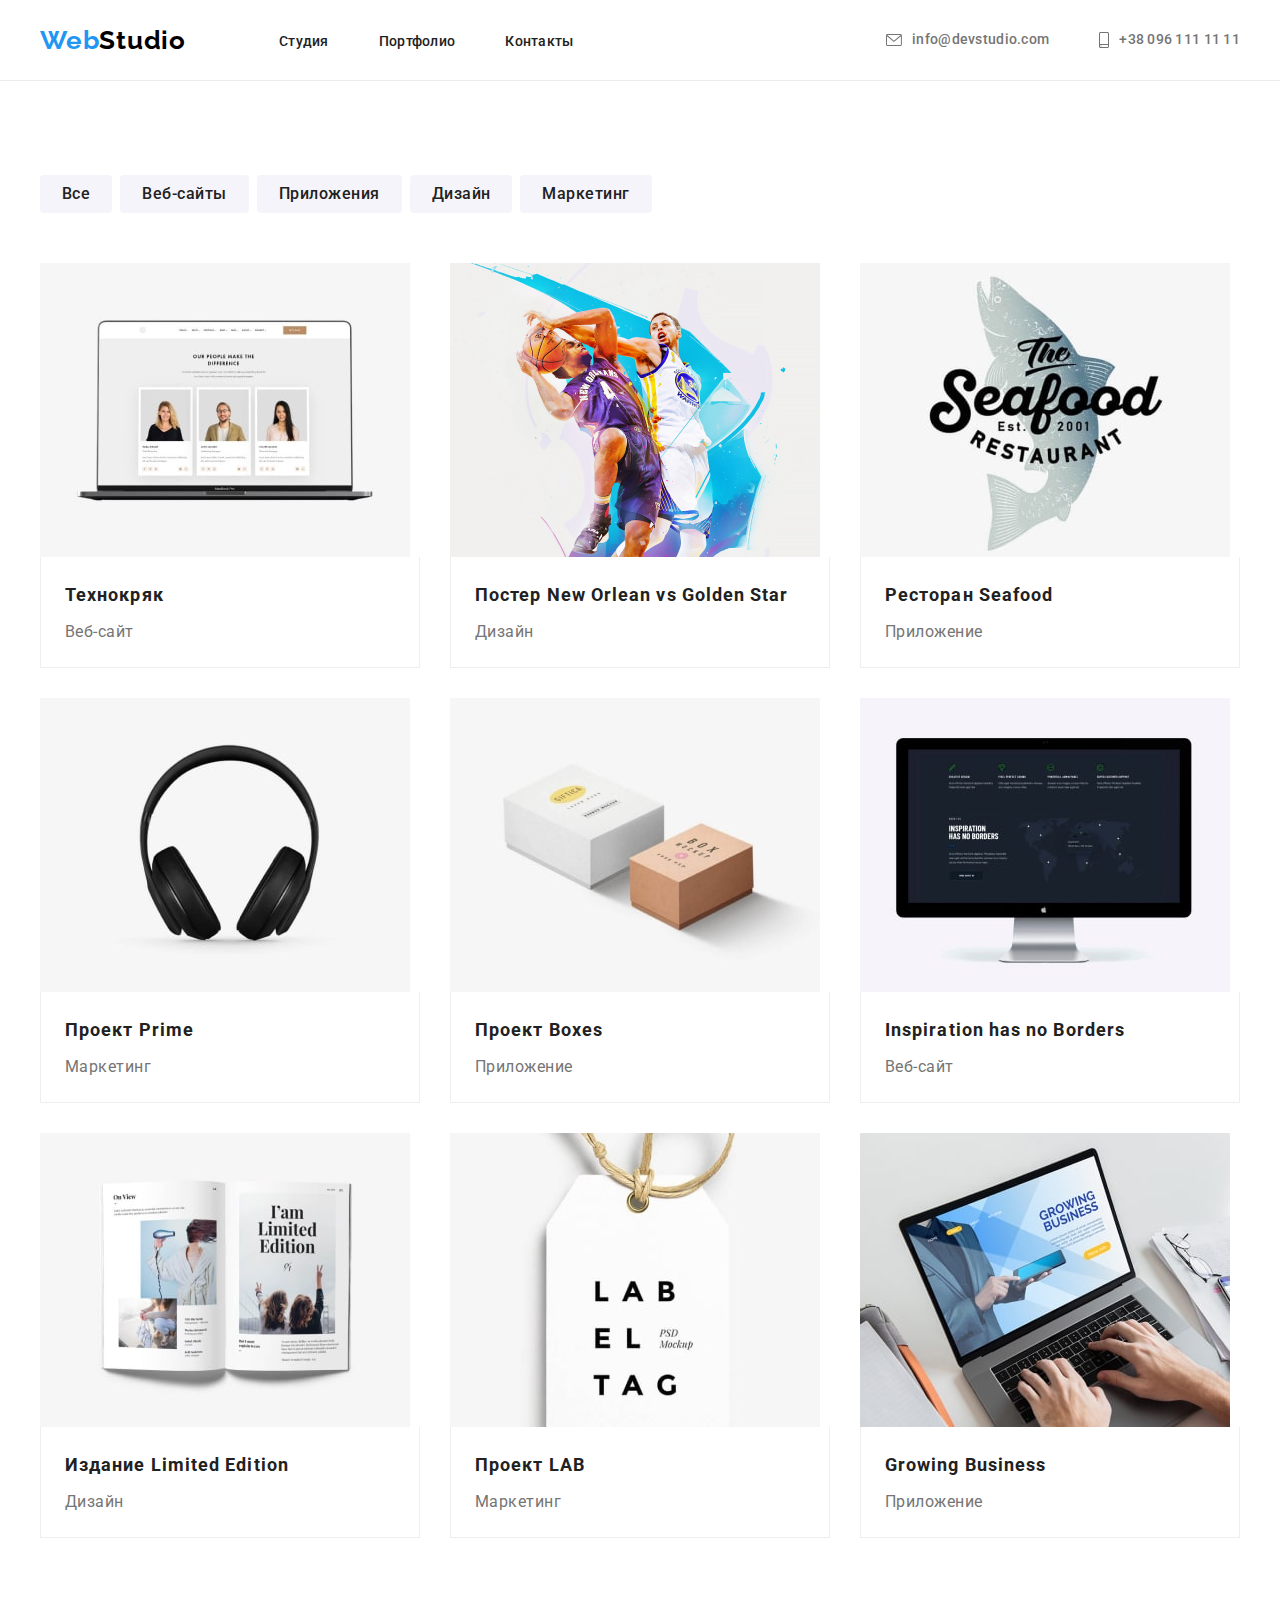
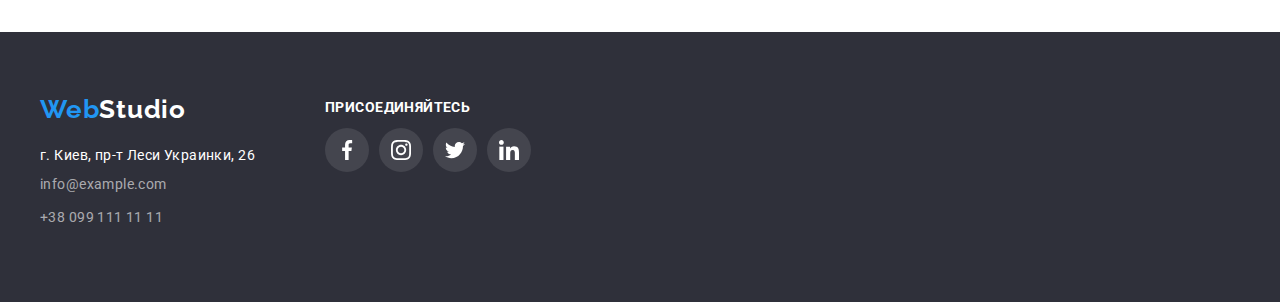
==== portfolio.html @ b8f5521f "portfolio" ====
<!DOCTYPE html>
<html lang="en">
<head>
    <meta charset="UTF-8">
    <meta http-equiv="X-UA-Compatible" content="IE=edge">
    <meta name="viewport" content="width=device-width, initial-scale=1.0">
    <title>Portfolio</title>
    <link rel="preconnect" href="https://fonts.googleapis.com">
    <link rel="preconnect" href="https://fonts.gstatic.com" crossorigin>
    <link href="https://fonts.googleapis.com/css2?family=Raleway:wght@700&family=Roboto:wght@400;500;700;900&display=swap"
        rel="stylesheet">

        <link rel="stylesheet" href="https://cdnjs.cloudflare.com/ajax/libs/modern-normalize/1.1.0/modern-normalize.min.css"
            integrity="sha512-wpPYUAdjBVSE4KJnH1VR1HeZfpl1ub8YT/NKx4PuQ5NmX2tKuGu6U/JRp5y+Y8XG2tV+wKQpNHVUX03MfMFn9Q=="
            crossorigin="anonymous" referrerpolicy="no-referrer" />


    <link rel="stylesheet" href="./css/styles.css">
</head>
    <body class="body">
        <!-- Верхняя линия-->
        <header class="header">
            <div class="container header-container">
                <nav class="header-navigation">
                    <a class="link mainlogo" href="">Web<span class="mainlogo-second">Studio</span></a>
        
                    <!-- Навигация -->
                    <ul class="list header-list">
                        <li class="header-item "><a class="link header-link active" href="./index.html">Студия</a></li>
                        <li class="header-item "><a class="link header-link active" href="./portfolio.html">Портфолио</a></li>
                        <li class="header-item "><a class="link header-link active" href="">Контакты</a></li>
                    </ul>
                </nav>
                <!-- Контакты -->
                <ul class="list contacts-list">
                    <li class="contact-item">
                        <a class="link contact-link" href="mailto:info@devstudio.com">
                            <svg class="icon-mail">
                                <use href="./img/symbol.svg#icon-mail"></use>
                            </svg>
                            info@devstudio.com
                        </a>
        
                    </li>
                    <li class="contact-item">
                        <a class="link contact-link" href="">
                            <svg class="icon-smartphone">
                                <use href="./img/symbol.svg#icon-smartphone"></use>
                            </svg>
                            +38 096 111 11 11
                        </a>
                    </li>
                </ul>
            </div>
        </header>
        
        <main class="main">
            <section class="main-section">
                <div class="container header-container">
                <!-- <h1 class="visually-hidden">Портфолио</h1> -->
                <!-- <section class="button-section"> -->
                    <ul class="list button-section-list">
                        <li class="button-section-item">
                            <button class="button-section-btn" type="button">Все</button>
                        </li>
                        <li class="button-section-item">
                            <button class="button-section-btn" type="button">Веб-сайты</button>
                        </li>
                        <li class="button-section-item">
                            <button class="button-section-btn" type="button">Приложения</button>
                        </li>
                        <li class="button-section-item">
                            <button class="button-section-btn" type="button">Дизайн</button>
                        </li>
                        <li class="button-section-item">
                            <button class="button-section-btn" type="button">Маркетинг</button>
                        </li>
                    </ul>
                <!-- </section> -->
                <!-- <section class="main-section"> -->
                </div>
                <div class="container header-container">
                    <ul class="list main-section-list">
                        
                        <li class="main-section-item">
                            <a href="" class="main-section-card-link link">
                                <div class="main-section-card-top">
                                    <img src="./img/portfolio1.jpg" alt="" width="370" >
                                    <p class="main-section-top-text">
                                        Технокряк это современная площадка распространения коронавируса. Компании используют эту платформу для цифрового
                                        шпионажа и атак на защищённые сервера конкурентов.
                                    </p>
                                </div>
                                <div class="main-section-card">
                                    <h3 class="main-section-title">Технокряк</h3>
                                    <p class="main-section-text">Веб-сайт</p>
                                </div>                                    
                            </a>
                        </li>                        
                        <li class="main-section-item">                            
                            <a href="" class="main-section-card-link link">
                                <div class="main-section-card-top">
                                    <img src="./img/portfolio2.jpg" alt="" width="370" >
                                    <p class="main-section-top-text">
                                        Технокряк это современная площадка распространения коронавируса. Компании используют эту платформу для цифрового
                                        шпионажа и атак на защищённые сервера конкурентов.
                                    </p>
                                </div>
                                <div class="main-section-card">
                                    <h3 class="main-section-title">Постер New Orlean vs Golden Star</h3>
                                    <p class="main-section-text">Дизайн</p>
                                </div>
                            </a>
                        </li>                        
                        <li class="main-section-item">                            
                            <a href="" class="main-section-card-link link">
                                <div class="main-section-card-top">
                                    <img src="./img/portfolio3.jpg" alt="" width="370" >
                                    <p class="main-section-top-text">
                                        Технокряк это современная площадка распространения коронавируса. Компании используют эту платформу для цифрового
                                        шпионажа и атак на защищённые сервера конкурентов.
                                    </p>
                                </div>
                                <div class="main-section-card">
                                    <h3 class="main-section-title">Ресторан Seafood</h3>
                                    <p class="main-section-text">Приложение</p>
                                </div>
                            </a>
                        </li>
                        <li class="main-section-item">                            
                            <a href="" class="main-section-card-link link">
                                <div class="main-section-card-top">
                                    <img src="./img/portfolio4.jpg" alt="" width="370" >
                                    <p class="main-section-top-text">
                                            Технокряк это современная площадка распространения коронавируса. Компании используют эту платформу для цифрового
                                            шпионажа и атак на защищённые сервера конкурентов.
                                    </p>
                                </div>
                                <div class="main-section-card">
                                    <h3 class="main-section-title">Проект Prime</h3>
                                    <p class="main-section-text">Маркетинг</p>
                                </div>
                            </a>
                        </li>
                        <li class="main-section-item">                            
                            <a href="" class="main-section-card-link link">
                                <div class="main-section-card-top">
                                    <img src="./img/portfolio5.jpg" alt="" width="370" >
                                    <p class="main-section-top-text">
                                            Технокряк это современная площадка распространения коронавируса. Компании используют эту платформу для цифрового
                                            шпионажа и атак на защищённые сервера конкурентов.
                                    </p>
                                </div>
                                <div class="main-section-card">
                                    <h3 class="main-section-title">Проект Boxes</h3>
                                    <p class="main-section-text">Приложение</p>
                                </div>
                            </a>
                        </li>
                        <li class="main-section-item">                            
                            <a href="" class="main-section-card-link link">
                                <div class="main-section-card-top">
                                    <img src="./img/portfolio6.jpg" alt="" width="370" >
                                    <p class="main-section-top-text">
                                            Технокряк это современная площадка распространения коронавируса. Компании используют эту платформу для цифрового
                                            шпионажа и атак на защищённые сервера конкурентов.
                                    </p>
                                </div>
                                <div class="main-section-card">
                                    <h3 class="main-section-title">Inspiration has no Borders</h3>
                                    <p class="main-section-text">Веб-сайт</p>
                                </div>
                            </a>
                        </li>
                        <li class="main-section-item">                            
                            <a href="" class="main-section-card-link link">
                                <div class="main-section-card-top">
                                    <img src="./img/portfolio7.jpg" alt="" width="370" >
                                    <p class="main-section-top-text">
                                            Технокряк это современная площадка распространения коронавируса. Компании используют эту платформу для цифрового
                                            шпионажа и атак на защищённые сервера конкурентов.
                                    </p>
                                </div>
                                <div class="main-section-card">
                                    <h3 class="main-section-title">Издание Limited Edition</h3>
                                    <p class="main-section-text">Дизайн</p>
                                </div>
                            </a>
                        </li>
                        <li class="main-section-item">                            
                            <a href="" class="main-section-card-link link">
                                <div class="main-section-card-top">
                                    <img src="./img/portfolio8.jpg" alt="" width="370" >
                                    <p class="main-section-top-text">
                                            Технокряк это современная площадка распространения коронавируса. Компании используют эту платформу для цифрового
                                            шпионажа и атак на защищённые сервера конкурентов.
                                    </p>
                                </div>
                                <div class="main-section-card">
                                    <h3 class="main-section-title">Проект LAB</h3>
                                    <p class="main-section-text">Маркетинг</p>
                                </div>
                            </a>
                        </li>
                        <li class="main-section-item">                            
                            <a href="" class="main-section-card-link link">
                                <div class="main-section-card-top">
                                    <img src="./img/portfolio9.jpg" alt="" width="370" >
                                    <p class="main-section-top-text">
                                            Технокряк это современная площадка распространения коронавируса. Компании используют эту платформу для цифрового
                                            шпионажа и атак на защищённые сервера конкурентов.
                                    </p>
                                </div>
                                <div class="main-section-card">
                                    <h3 class="main-section-title">Growing Business</h3>
                                    <p class="main-section-text">Приложение</p>
                                </div>
                            </a>
                        </li>
                    </ul>
                </div>
            </section>

        </main>

        <!-- Подвал -->
    <footer class="footer">
        <div class="container">
            <address class="addres">
                <div class="footer-container">
                    <a class="link mainlogo" href="">Web<span class="mainlogo-third">Studio</span></a>
                    <ul class="list addres-list">
                        <li class="address-item"><a class="link addres-link-1"
                                href="https://goo.gl/maps/SievRyqMkTLKLwNH8">г. Киев, пр-т Леси Украинки, 26</a></li>
                        <li class="address-item"><a class="link addres-link-2"
                                href="milto:info@example.com">info@example.com</a></li>
                        <li class="address-item"><a class="link addres-link-2" href="tel:+380991111111">+38 099 111 11
                                11</a></li>
                    </ul>
    
                </div>
                <div class="footer-social">
                    <h3 class="footer-text">ПРИСОЕДИНЯЙТЕСЬ</h3>
                    <ul class="footer-link-container list">
                        <li class="footer-link-list">
                            <a href="" class="footer-link">
                                <svg class="footer-social-link">
                                    <use href="./img/symbol.svg#icon-facebook"></use>
                                </svg>
                            </a>
                        </li>
                        <li class="footer-link-list">
                            <a href="" class="footer-link">
                                <svg class="footer-social-link">
                                    <use href="./img/symbol.svg#icon-instagram"></use>
                                </svg>
                            </a>
                        </li>
                        <li class="footer-link-list">
                            <a href="" class="footer-link">
                                <svg class="footer-social-link">
                                    <use href="./img/symbol.svg#icon-twitter"></use>
                                </svg>
                            </a>
                        </li>
                        <li class="footer-link-list">
                            <a href="" class="footer-link">
                                <svg class="footer-social-link">
                                    <use href="./img/symbol.svg#icon-linkedin"></use>
                                </svg>
                            </a>
                        </li>
    
    
                    </ul>
                </div>
            </address>
        </div>
    </footer>
        
    </body>
</html>
---- css/styles.css ----
:root {
  --main-logo-color: #2196f3;
  --second-logo-color: #000000;
  --thirdlogo-color: #ffffff;
  --header-text-color-first: #212121;
  --header-text-color-second: #757575;
  --header-text-color-third: #2196f3;
  --main-text-color: #212121;
  --second-text-color: #757575;
  --third-text-color: #ffffff;
  --footer-color-contact1: #ffffff;
  --footer-color-contact2: rgba(255, 255, 255, 0.6);
  --main-btn-color: #f5f4fa;
  --second-btn-color: #2196f3;
  --third-btn-color: #188ce8;
  --background-color: #2f303a;
  --social-link-color: #afb1b8;
  --social-link-color2: #ffffff;
  --time-function: cubic-bezier(0.4, 0, 0.2, 1);
}

img {
  display: block;
}

p,
h1,
h2,
h3,
h4,
h5,
h6 {
  margin: 0;
}

ul {
  margin: 0;
  padding: 0;
  list-style-type: none;
}

.list {
  list-style: none;
}

.link {
  text-decoration: none;
}

button {
  cursor: pointer;
}

body {
  font-family: 'Roboto', sans-serif;
  color: var(--main-text-color);
  margin: auto;
}

.container {
  width: 1200px;
  padding-right: 15px;
  padding-left: 15px;
  margin: 0 auto;
}

/*------------------ header------------------- */
.header {
  display: flex;
  background-color: #ffffff;
  height: 80px;
  border-bottom: 1px solid #ececec;
}

.header-container {
  display: flex;
  align-items: center;
  /* justify-content: center; */
}

.header-navigation {
  display: flex;
  align-items: center;
}

.mainlogo {
  font-family: Raleway;
  font-weight: 700;
  font-size: 26px;
  line-height: 1.19;
  letter-spacing: 0.03em;
  color: var(--main-logo-color);
}

.mainlogo-second {
  font-family: Raleway;
  font-weight: 700;
  font-size: 26px;
  line-height: 1.19;
  letter-spacing: 0.03em;
  color: var(--second-logo-color);
}

.mainlogo-third {
  font-family: Raleway;
  font-weight: 700;
  font-size: 26px;
  line-height: 1.19;
  letter-spacing: 0.03em;
  color: var(--thirdlogo-color);
}

.header-list {
  display: flex;
  padding-left: 93px;
}

.header-item:not(:last-child) {
  padding-right: 50px;
}

.header-link {
  font-weight: 500;
  font-size: 14px;
  line-height: 1.14;
  letter-spacing: 0.02em;
  color: var(--header-text-color-first);
  padding: 32px 0px;
  position: relative;
  /* transition: color 300ms linear; */
}

.header-link:hover.active::after,
.header-link:focus.active::after {
  position: absolute;
  display: block;
  content: '';
  width: 100%;
  height: 4px;
  border-radius: 2px;
  bottom: 0;
  background-color: var(--header-text-color-third);
}

.header-link {
}

/* .header-link:after {
  display: flex;
  position: absolute;
  content: '';
  width: 100%;
  height: 4px;
  border-radius: 2px;
  bottom: 0;
  background-color: var(--header-text-color-first);
} */

.header-link:hover,
.header-link:focus {
  color: var(--header-text-color-third);
}

.contacts-list {
  display: flex;
  margin-left: auto;
}

.contact-item:not(:last-child) {
  padding-right: 50px;
}

.contact-link {
  display: flex;
  height: 16px;
  font-weight: 500;
  font-size: 14px;
  line-height: 1.14;
  letter-spacing: 0.02em;
  color: var(--header-text-color-second);
  fill: var(--second-text-color);
  justify-content: center;
  align-items: center;
}

.icon-mail {
  width: 16px;
  height: 12px;
  margin-right: 10px;
}

.icon-smartphone {
  width: 10px;
  height: 16px;
  margin-right: 10px;
}

.contact-link:hover,
.contact-link:focus {
  color: var(--header-text-color-third);
  fill: var(--header-text-color-third);
}
/*------------------ header------------------- */

/*------------------ main------------------- */
.main {
  background-color: #ffffff;
}
/* index.html */
.hero-section {
  display: flex;
  flex-direction: column;
  justify-content: center;
  align-items: center;
  background-color: var(--background-color);
  background-image: linear-gradient(rgba(47, 48, 58, 0.4), rgba(47, 48, 58, 0.4)),
    url(../img/banner.jpg);
  background-repeat: no-repeat;
  background-position: center;
  height: 600px;
  max-width: 1600px;
  margin: 0 auto;
}

.hero-title {
  font-weight: 900;
  font-size: 44px;
  line-height: 1.36;
  text-align: center;
  letter-spacing: 0.06em;
  text-transform: uppercase;
  color: var(--third-text-color);
  margin-bottom: 30px;
}

.hero-button {
  font-weight: 700;
  font-size: 16px;
  line-height: 1.87;
  letter-spacing: 0.06em;
  color: var(--third-text-color);
  background-color: var(--second-btn-color);
  cursor: pointer;
  border-radius: 4px;

  border: none;
  font-size: 16px;
  padding: 10px 32px;
  box-shadow: 0px 4px 4px rgba(0, 0, 0, 0.15);
}
.hero-button:hover,
.hero-button:focus {
  background-color: var(--third-btn-color);
}

.section-a {
  display: flex;
  padding-top: 94px;
  padding-bottom: 94px;
}

.section-a-list {
  display: flex;
  justify-content: center;
  /* height: 101px; */
}

.section-a-item:not(:last-child) {
  padding-right: 30px;
}

.section-a-card {
  width: 270px;
  /* height: 110px; */
}

.section-a-icon-container {
  display: flex;
  background: #f5f4fa;
  width: 270px;
  height: 120px;
  border-radius: 4px;
  justify-content: center;
  align-items: center;
}

.section-a-icon {
  width: 70px;
  height: 70px;
}

.section-a-title {
  font-weight: 700;
  font-size: 14px;
  line-height: 1.14;
  letter-spacing: 0.03em;
  text-transform: uppercase;
  color: var(--main-text-color);
  padding-bottom: 10px;
  margin-top: 30px;
}

.section-a-text {
  font-weight: 400;
  font-size: 14px;
  line-height: 1.71;
  letter-spacing: 0.03em;
  color: var(--second-text-color);
}

.section-b-title {
  font-weight: 700;
  font-size: 36px;
  line-height: 1.17;
  text-align: center;
  letter-spacing: 0.03em;
  color: var(--main-text-color);
  margin-bottom: 50px;
}

.section-b {
  padding-bottom: 94px;
}

.section-b-list {
  display: flex;
  justify-content: center;
}

.section-b-item:not(:last-child) {
  padding-right: 30px;
}

.section-c {
  background-color: #f5f4fa;
  padding-bottom: 94px;
  padding-top: 94px;
}

.section-c-list {
  display: flex;
  flex-wrap: wrap;
  justify-content: center;
  margin-left: -30px;
}

.section-c-item {
  background-color: var(--footer-color-contact1);
  box-shadow: 0px 1px 3px rgba(0, 0, 0, 0.12), 0px 1px 1px rgba(0, 0, 0, 0.14),
    0px 2px 1px rgba(0, 0, 0, 0.2);
  margin-left: 30px;
}

.section-c-main-title {
  font-weight: 700;
  font-size: 36px;
  line-height: 1.17;
  text-align: center;
  letter-spacing: 0.03em;
  color: var(--main-text-color);
  margin-bottom: 50px;
}

.section-c-container {
  padding-top: 30px;
  background-color: var(--white-color);
}

.section-c-title {
  font-weight: 500;
  font-size: 16px;
  line-height: 1.19;
  text-align: center;
  letter-spacing: 0.03em;
  color: var(--main-text-color);
  padding-bottom: 10px;
}

.section-c-text {
  font-weight: 400;
  font-size: 16px;
  line-height: 1.19;
  text-align: center;
  letter-spacing: 0.03em;
  color: var(--second-text-color);
}

.social-link-container {
  display: flex;
  flex-direction: row;
  justify-content: space-between;
  align-items: center;
  width: 206px;
  height: 44px;
  margin: 16px 32px 30px;
  /* border: 1px solid #2196f3; */
}

.social-link-list {
  width: 44px;
  height: 44px;
}

.social-link {
  width: 100%;
  height: 100%;
  border-radius: 50%;
  display: flex;
  justify-content: center;
  align-items: center;
  /* background-color: #188ce8; */
}

.social-link:focus,
.social-link:hover {
  background-color: #188ce8;
}

.social-link:focus .section-c-social-link,
.social-link:hover .section-c-social-link {
  fill: var(--third-text-color);
}

.section-c-social-link {
  width: 20px;
  height: 20px;
  fill: var(--social-link-color);
}

.client-section {
  padding-top: 94px;
  padding-bottom: 94px;
}

.client-list {
  display: flex;
}

.client-list {
  display: flex;
  justify-content: space-between;
}

.client-link {
  display: flex;
  width: 170px;
  height: 92px;
  justify-content: center;
  align-items: center;
  border-radius: 4px;
  border: 1px solid;
  color: var(--social-link-color);
}
.client-icon {
  width: 106px;
  height: 60px;
  fill: var(--social-link-color);
}

.client-link:hover,
.client-link:focus {
  color: var(--second-btn-color);
}

.client-link:hover .client-icon,
.client-link:focus .client-icon {
  fill: var(--second-btn-color);
}

/* .client-icon:hover,
.client-icon:focus {
  color: var(--second-btn-color);
} */

/* .client-item:hover .client-icon,
.client-item:focus .client-icon {
  color: var(--second-btn-color);
  fill: var(--second-btn-color);
} */
/* index.html */

/*----------------- portfolio------------------ */
.main-section {
  padding-top: 94px;
  padding-bottom: 94px;
}

.button-section-item {
  display: inline;
}

.button-section-list {
  display: flex;
  justify-content: center;
  margin-bottom: 50px;
}

.button-section-item:not(:last-child) {
  padding-right: 8px;
}

.button-section-btn {
  font-family: Roboto;
  font-weight: 500;
  font-size: 16px;
  line-height: 1.62;
  text-align: center;
  letter-spacing: 0.03em;
  color: var(--main-text-color);
  background-color: var(--main-btn-color);
  cursor: pointer;
  border-radius: 4px;
  border: none;
  padding: 6px 22px;
}

.button-section-btn:hover,
.button-section-btn:focus {
  color: var(--third-text-color);
  background-color: var(--second-btn-color);
  box-shadow: 0px 3px 1px rgba(0, 0, 0, 0.1), 0px 1px 2px rgba(0, 0, 0, 0.08),
    0px 2px 2px rgba(0, 0, 0, 0.12);
}

.main-section-list {
  display: flex;
  flex-wrap: wrap;
  margin-right: -30px;
  margin-bottom: -30px;
}

.main-section-item {
  flex-basis: calc((100% / 3) - 30px);
  margin-right: 30px;
  margin-bottom: 30px;
}

.main-section-item:hover .main-section-top-text {
  transform: translate(0%);
}

.main-section-card-link {
  display: block;
}

.main-section-card-link:hover,
.main-section-card-link:focus {
  box-shadow: 0px 4px 4px rgba(0, 0, 0, 0.25);
}

.main-section-card {
  padding: 20px 24px;
  border-bottom: 1px solid #eeeeee;
  border-right: 1px solid #eeeeee;
  border-left: 1px solid #eeeeee;
}

.main-section-title {
  font-weight: 700;
  font-size: 18px;
  line-height: 2;
  letter-spacing: 0.06em;
  color: var(--main-text-color);
  margin-bottom: 4px;
}

.main-section-text {
  font-weight: 400;
  font-size: 16px;
  line-height: 1.87;
  letter-spacing: 0.03em;
  color: var(--second-text-color);
}

.main-section-card-top {
  position: relative;
  overflow: hidden;
}

.main-section-top-text {
  position: absolute;
  top: 0;
  left: 0;
  padding: 24px;
  font-weight: 400;
  font-size: 18px;
  line-height: 1.6;
  letter-spacing: 0.03em;
  color: var(--footer-color-contact1);
  background-color: rgba(33, 150, 243, 0.9);
  height: 100%;
  transform: translateY(100%);
  transition: transform 300ms linear;
}

/* portfolio */

/*------------------- main---------------------- */

/*-------------------- footer------------------- */
.footer {
  display: flex;
  background-color: var(--background-color);
  padding-top: 60px;
  padding-bottom: 60px;
}

.footer-text {
  font-weight: 700;
  font-size: 14px;
  line-height: 1.14px;
  letter-spacing: 0.03em;
  text-transform: uppercase;
  color: #ffffff;
  margin-bottom: 20px;
}

.addres {
  font-style: normal;
}
.addres-link-1 {
  font-weight: 400;
  font-size: 14px;
  line-height: 1.71px;
  letter-spacing: 0.03em;
  color: var(--footer-color-contact1);
}

.addres-list {
  padding-top: 20px;
}

.address-item {
  margin-bottom: 9px;
}

.addres-link-2 {
  font-weight: 400;
  font-size: 14px;
  line-height: 1.71;
  letter-spacing: 0.03em;
  color: var(--footer-color-contact2);
}

.addres-link-1:hover,
.addres-link-1:focus {
  color: var(--header-text-color-third);
}
.addres-link-2:hover,
.addres-link-2:focus {
  color: var(--header-text-color-third);
}

.addres {
  display: flex;
  align-items: center;
}

.footer-link-container {
  display: flex;
}

.footer-social {
  display: block;
  margin: 0;
  padding: 0;
  padding-top: 15px;
  padding-bottom: 40px;

  margin-left: 70px;
}

.footer-social-link {
  width: 20px;
  height: 20px;
}
/*------------------ footer------------------- */

.footer-link-container {
  display: flex;
  flex-direction: row;
  justify-content: space-between;
  align-items: center;
  width: 206px;
  height: 44px;
  margin: 16px 32px 30px 0px;
  /* border: 1px solid #2196f3; */
}

.footer-link-list {
  width: 44px;
  height: 44px;
}

.footer-link {
  width: 100%;
  height: 100%;
  border-radius: 50%;
  display: flex;
  justify-content: center;
  align-items: center;
  background-color: rgba(255, 255, 255, 0.1);
}

.footer-link:focus,
.footer-link:hover {
  background-color: #188ce8;
}

.footer-social-link {
  width: 20px;
  height: 20px;
  fill: var(--footer-color-contact1);
}
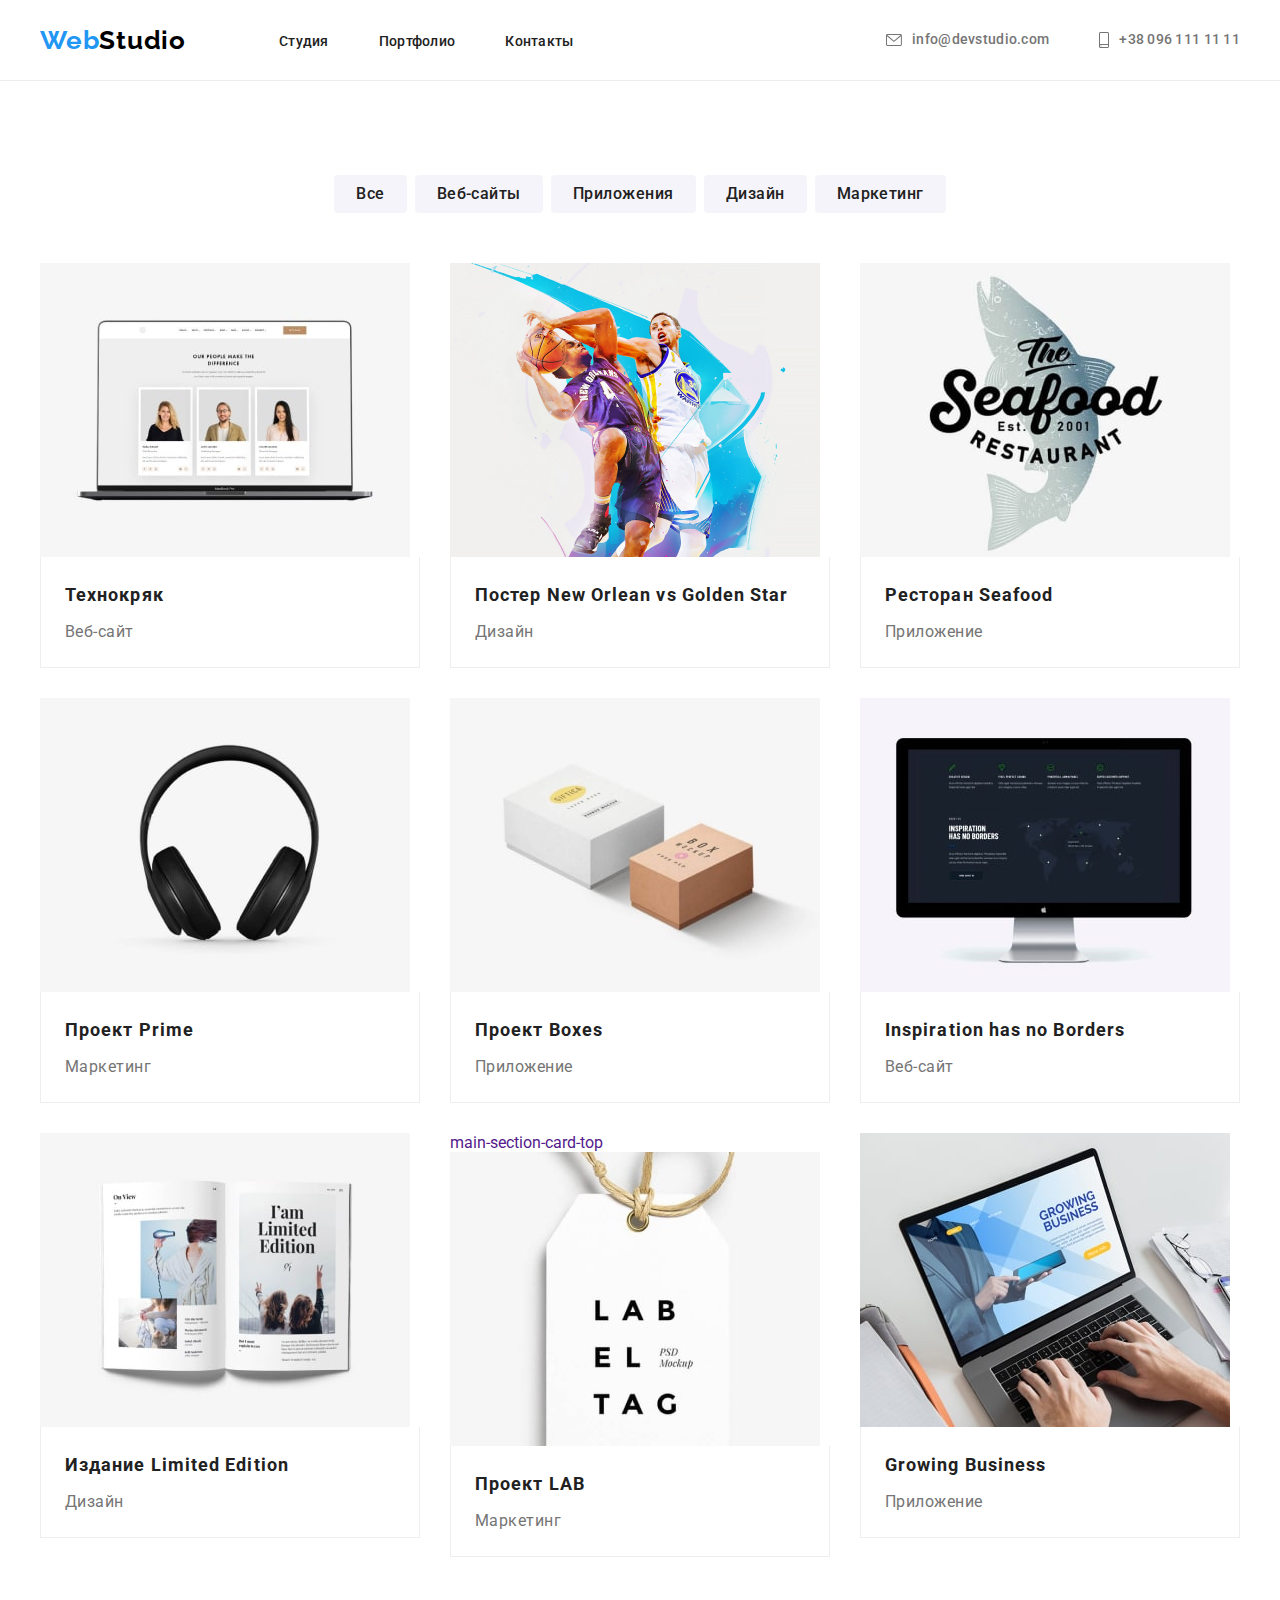
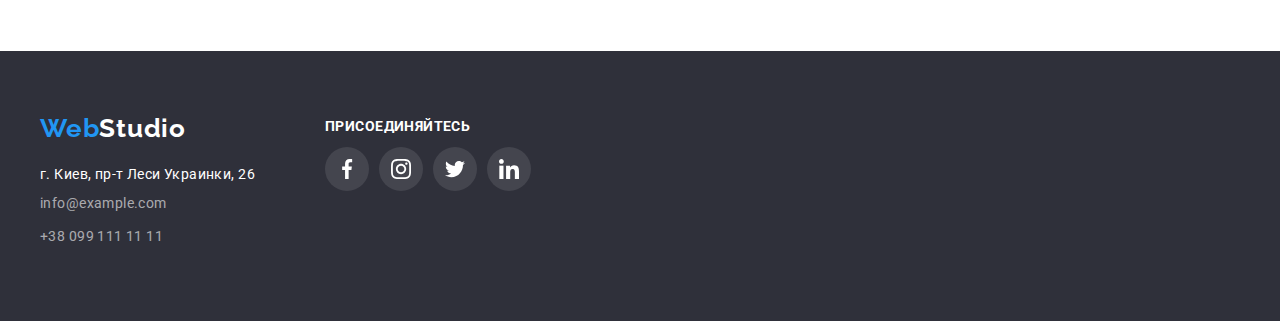
==== commit 8a76e035: "13213" ====
--- a/portfolio.html
+++ b/portfolio.html
@@ -189,7 +189,7 @@
                         </li>
                         <li class="main-section-item">                            
                             <a href="" class="main-section-card-link link">
-                                <div class="main-section-card-top">
+                                <div class="main-section-card-top">main-section-card-top
                                     <img src="./img/portfolio8.jpg" alt="" width="370" >
                                     <p class="main-section-top-text">
                                             Технокряк это современная площадка распространения коронавируса. Компании используют эту платформу для цифрового
--- a/css/styles.css
+++ b/css/styles.css
@@ -75,7 +75,7 @@
 .header-container {
   display: flex;
   align-items: center;
-  /* justify-content: center; */
+  justify-content: center;
 }
 
 .header-navigation {
@@ -539,6 +539,10 @@
   transform: translate(0%);
 }
 
+.main-section-item:focus .main-section-top-text {
+  transform: translate(0%);
+}
+
 .main-section-card-link {
   display: block;
 }
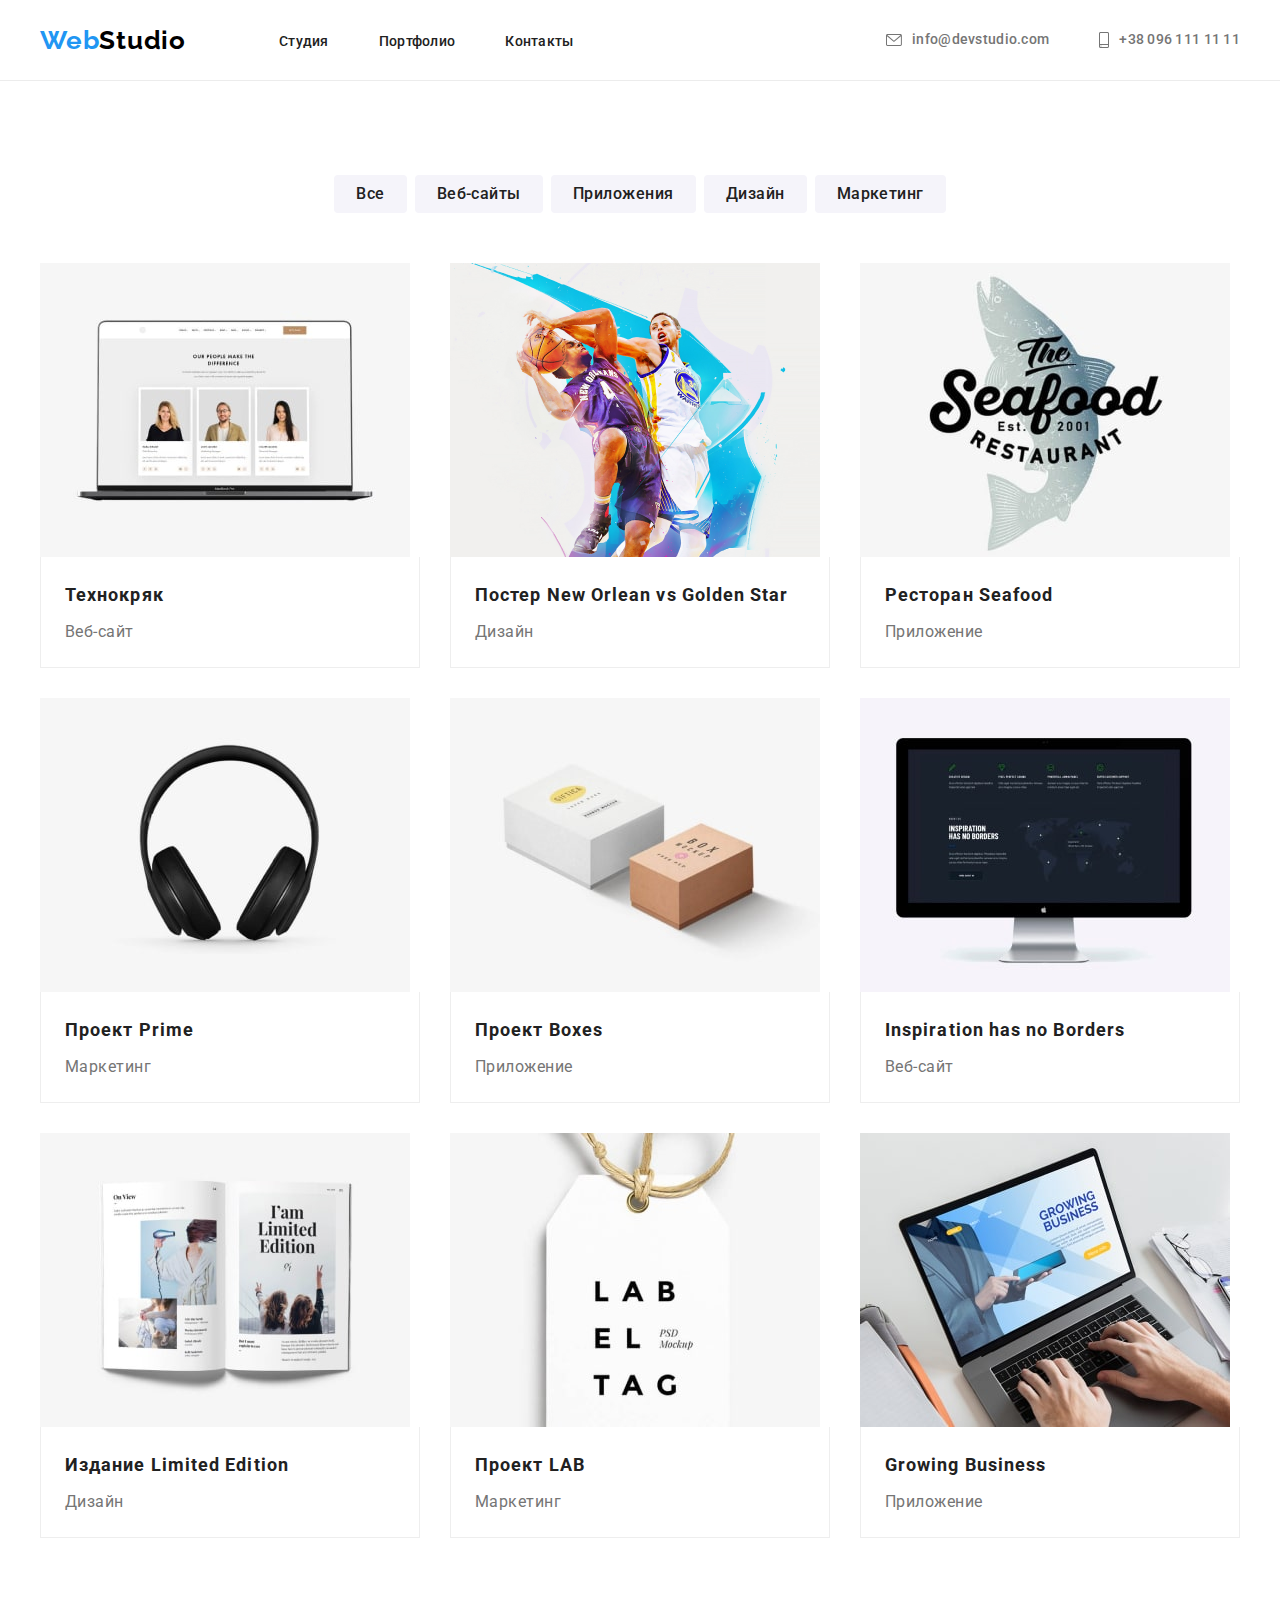
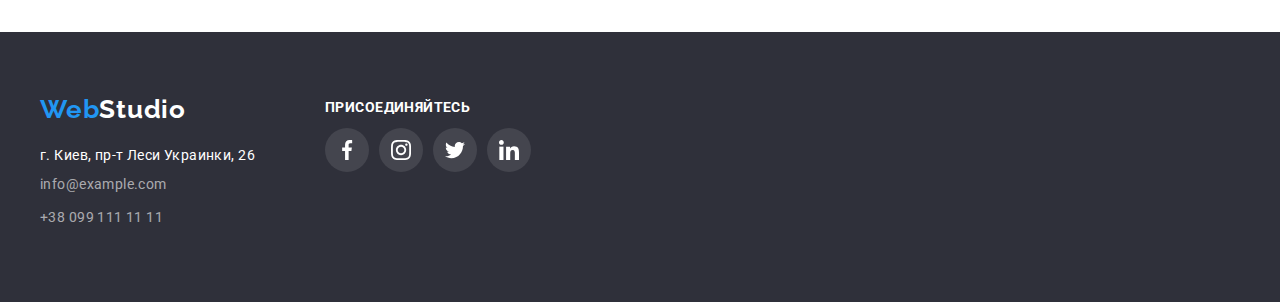
==== commit 5d2044f2: "3241" ====
--- a/portfolio.html
+++ b/portfolio.html
@@ -97,7 +97,7 @@
                                 </div>                                    
                             </a>
                         </li>                        
-                        <li class="main-section-item">                            
+                        <li class="main-section-item" >                            
                             <a href="" class="main-section-card-link link">
                                 <div class="main-section-card-top">
                                     <img src="./img/portfolio2.jpg" alt="" width="370" >
@@ -112,7 +112,7 @@
                                 </div>
                             </a>
                         </li>                        
-                        <li class="main-section-item">                            
+                        <li class="main-section-item" >                            
                             <a href="" class="main-section-card-link link">
                                 <div class="main-section-card-top">
                                     <img src="./img/portfolio3.jpg" alt="" width="370" >
@@ -127,7 +127,7 @@
                                 </div>
                             </a>
                         </li>
-                        <li class="main-section-item">                            
+                        <li class="main-section-item" >                            
                             <a href="" class="main-section-card-link link">
                                 <div class="main-section-card-top">
                                     <img src="./img/portfolio4.jpg" alt="" width="370" >
@@ -142,7 +142,7 @@
                                 </div>
                             </a>
                         </li>
-                        <li class="main-section-item">                            
+                        <li class="main-section-item" >                            
                             <a href="" class="main-section-card-link link">
                                 <div class="main-section-card-top">
                                     <img src="./img/portfolio5.jpg" alt="" width="370" >
@@ -157,7 +157,7 @@
                                 </div>
                             </a>
                         </li>
-                        <li class="main-section-item">                            
+                        <li class="main-section-item" >                            
                             <a href="" class="main-section-card-link link">
                                 <div class="main-section-card-top">
                                     <img src="./img/portfolio6.jpg" alt="" width="370" >
@@ -172,7 +172,7 @@
                                 </div>
                             </a>
                         </li>
-                        <li class="main-section-item">                            
+                        <li class="main-section-item" >                            
                             <a href="" class="main-section-card-link link">
                                 <div class="main-section-card-top">
                                     <img src="./img/portfolio7.jpg" alt="" width="370" >
@@ -187,9 +187,9 @@
                                 </div>
                             </a>
                         </li>
-                        <li class="main-section-item">                            
-                            <a href="" class="main-section-card-link link">
-                                <div class="main-section-card-top">main-section-card-top
+                        <li class="main-section-item" >                            
+                            <a href="" class="main-section-card-link link">
+                                <div class="main-section-card-top">
                                     <img src="./img/portfolio8.jpg" alt="" width="370" >
                                     <p class="main-section-top-text">
                                             Технокряк это современная площадка распространения коронавируса. Компании используют эту платформу для цифрового
@@ -202,7 +202,7 @@
                                 </div>
                             </a>
                         </li>
-                        <li class="main-section-item">                            
+                        <li class="main-section-item" >                            
                             <a href="" class="main-section-card-link link">
                                 <div class="main-section-card-top">
                                     <img src="./img/portfolio9.jpg" alt="" width="370" >
--- a/css/styles.css
+++ b/css/styles.css
@@ -535,13 +535,14 @@
   margin-bottom: 30px;
 }
 
-.main-section-item:hover .main-section-top-text {
+.main-section-card-link:hover .main-section-top-text,
+.main-section-card-link:focus .main-section-top-text {
   transform: translate(0%);
 }
 
-.main-section-item:focus .main-section-top-text {
+/* .main-section-item:focus .main-section-top-text {
   transform: translate(0%);
-}
+} */
 
 .main-section-card-link {
   display: block;
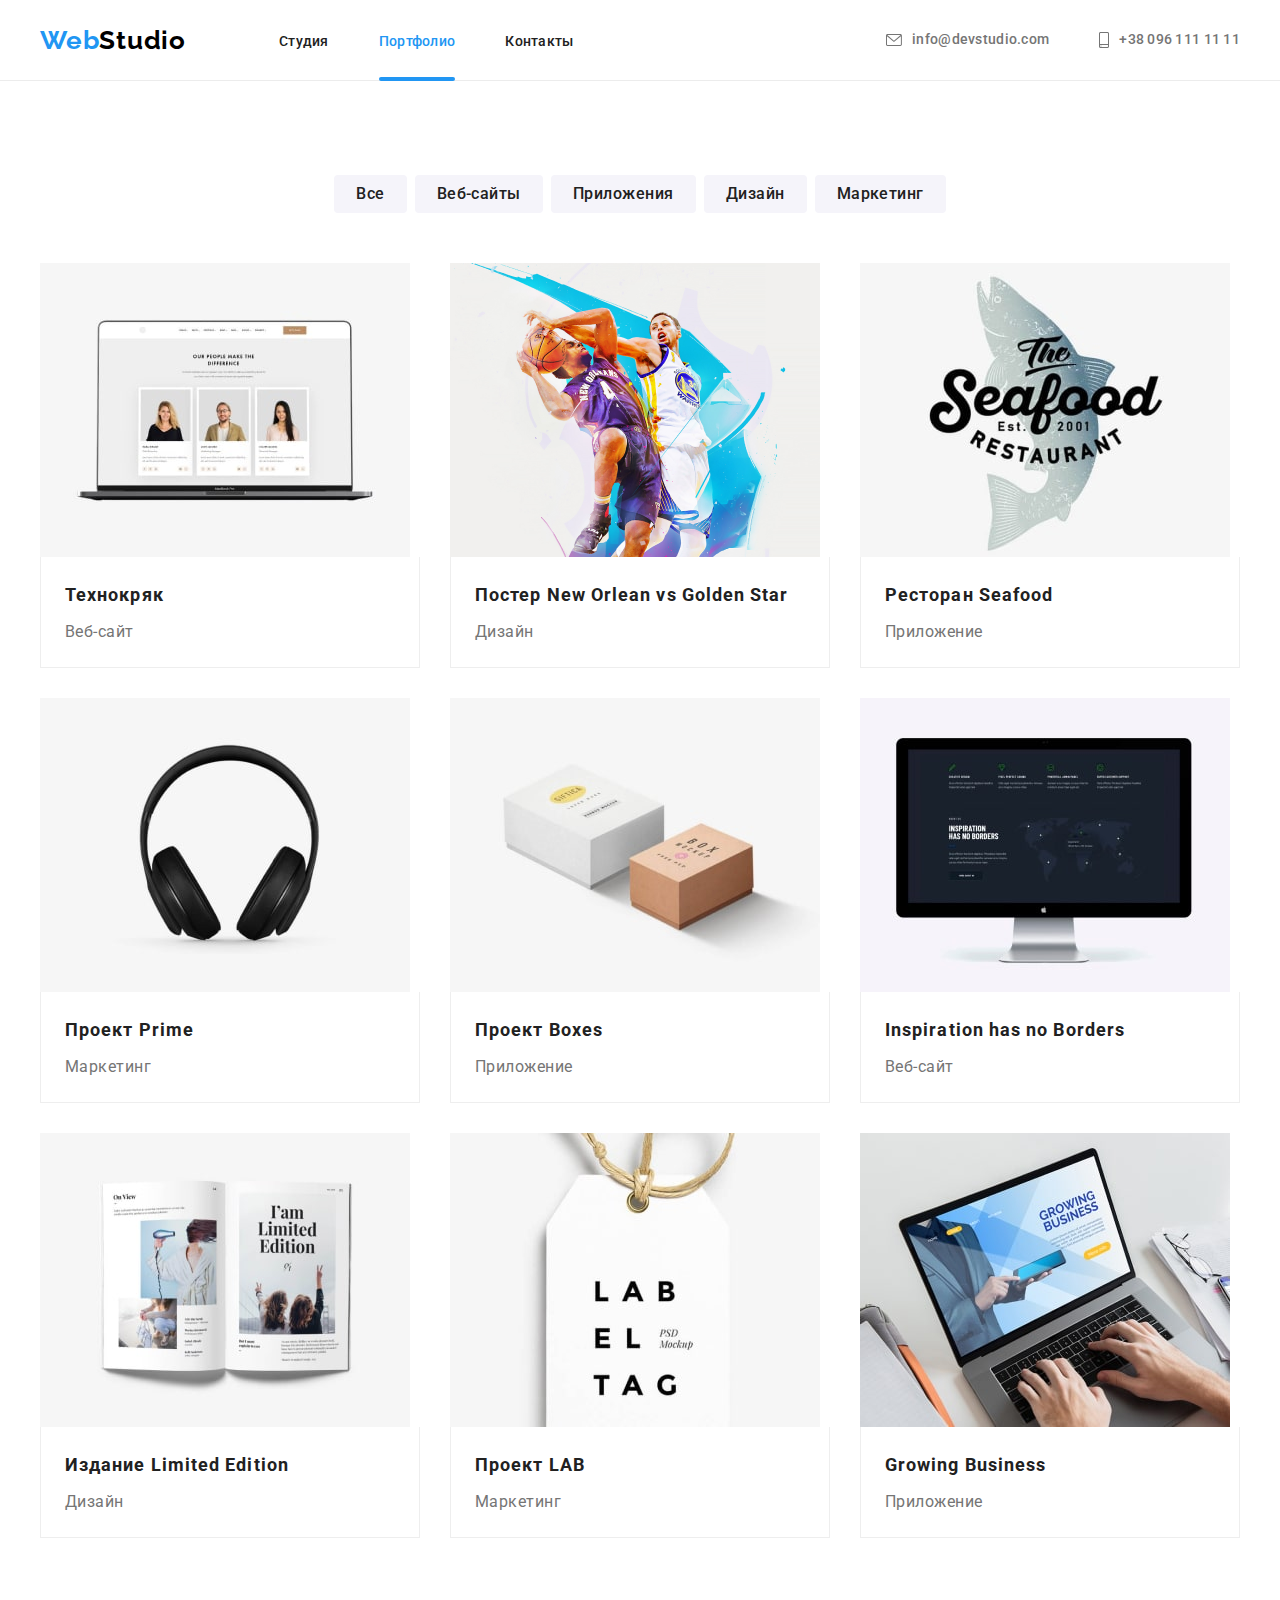
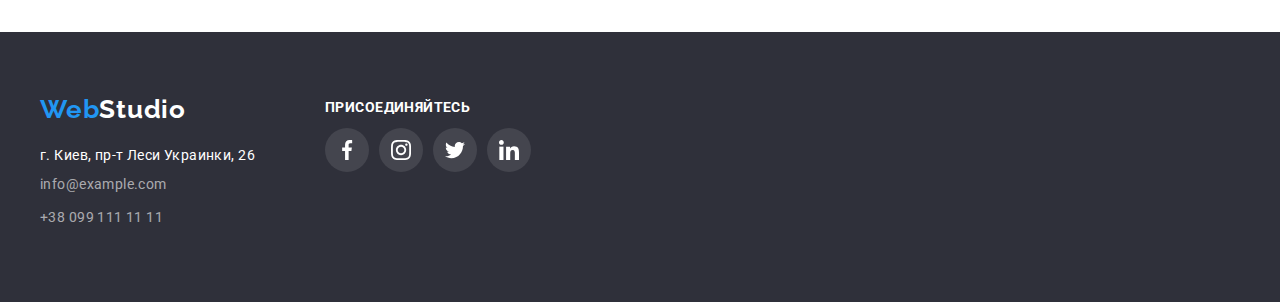
==== commit 0b517993: "povtornaja" ====
--- a/portfolio.html
+++ b/portfolio.html
@@ -26,15 +26,15 @@
         
                     <!-- Навигация -->
                     <ul class="list header-list">
-                        <li class="header-item "><a class="link header-link active" href="./index.html">Студия</a></li>
-                        <li class="header-item "><a class="link header-link active" href="./portfolio.html">Портфолио</a></li>
-                        <li class="header-item "><a class="link header-link active" href="">Контакты</a></li>
+                        <li class="header-item "><a class="link header-link  time-link" href="./index.html">Студия</a></li>
+                        <li class="header-item "><a class="link header-link active time-link" href="./portfolio.html">Портфолио</a></li>
+                        <li class="header-item "><a class="link header-link  time-link" href="">Контакты</a></li>
                     </ul>
                 </nav>
                 <!-- Контакты -->
                 <ul class="list contacts-list">
                     <li class="contact-item">
-                        <a class="link contact-link" href="mailto:info@devstudio.com">
+                        <a class="link contact-link time-link" href="mailto:info@devstudio.com">
                             <svg class="icon-mail">
                                 <use href="./img/symbol.svg#icon-mail"></use>
                             </svg>
@@ -43,7 +43,7 @@
         
                     </li>
                     <li class="contact-item">
-                        <a class="link contact-link" href="">
+                        <a class="link contact-link time-link" href="">
                             <svg class="icon-smartphone">
                                 <use href="./img/symbol.svg#icon-smartphone"></use>
                             </svg>
@@ -60,20 +60,20 @@
                 <!-- <h1 class="visually-hidden">Портфолио</h1> -->
                 <!-- <section class="button-section"> -->
                     <ul class="list button-section-list">
-                        <li class="button-section-item">
-                            <button class="button-section-btn" type="button">Все</button>
-                        </li>
-                        <li class="button-section-item">
-                            <button class="button-section-btn" type="button">Веб-сайты</button>
-                        </li>
-                        <li class="button-section-item">
-                            <button class="button-section-btn" type="button">Приложения</button>
-                        </li>
-                        <li class="button-section-item">
-                            <button class="button-section-btn" type="button">Дизайн</button>
-                        </li>
-                        <li class="button-section-item">
-                            <button class="button-section-btn" type="button">Маркетинг</button>
+                        <li class="button-section-item ">
+                            <button class="button-section-btn time-link" type="button">Все</button>
+                        </li>
+                        <li class="button-section-item">
+                            <button class="button-section-btn time-link" type="button">Веб-сайты</button>
+                        </li>
+                        <li class="button-section-item">
+                            <button class="button-section-btn time-link" type="button">Приложения</button>
+                        </li>
+                        <li class="button-section-item">
+                            <button class="button-section-btn time-link" type="button">Дизайн</button>
+                        </li>
+                        <li class="button-section-item">
+                            <button class="button-section-btn time-link" type="button">Маркетинг</button>
                         </li>
                     </ul>
                 <!-- </section> -->
@@ -230,11 +230,11 @@
                 <div class="footer-container">
                     <a class="link mainlogo" href="">Web<span class="mainlogo-third">Studio</span></a>
                     <ul class="list addres-list">
-                        <li class="address-item"><a class="link addres-link-1"
+                        <li class="address-item"><a class="link addres-link-1 time-link"
                                 href="https://goo.gl/maps/SievRyqMkTLKLwNH8">г. Киев, пр-т Леси Украинки, 26</a></li>
-                        <li class="address-item"><a class="link addres-link-2"
+                        <li class="address-item"><a class="link addres-link-2 time-link"
                                 href="milto:info@example.com">info@example.com</a></li>
-                        <li class="address-item"><a class="link addres-link-2" href="tel:+380991111111">+38 099 111 11
+                        <li class="address-item"><a class="link addres-link-2 time-link" href="tel:+380991111111">+38 099 111 11
                                 11</a></li>
                     </ul>
     
@@ -243,28 +243,28 @@
                     <h3 class="footer-text">ПРИСОЕДИНЯЙТЕСЬ</h3>
                     <ul class="footer-link-container list">
                         <li class="footer-link-list">
-                            <a href="" class="footer-link">
+                            <a href="" class="footer-link time-link">
                                 <svg class="footer-social-link">
                                     <use href="./img/symbol.svg#icon-facebook"></use>
                                 </svg>
                             </a>
                         </li>
                         <li class="footer-link-list">
-                            <a href="" class="footer-link">
+                            <a href="" class="footer-link time-link">
                                 <svg class="footer-social-link">
                                     <use href="./img/symbol.svg#icon-instagram"></use>
                                 </svg>
                             </a>
                         </li>
                         <li class="footer-link-list">
-                            <a href="" class="footer-link">
+                            <a href="" class="footer-link time-link">
                                 <svg class="footer-social-link">
                                     <use href="./img/symbol.svg#icon-twitter"></use>
                                 </svg>
                             </a>
                         </li>
                         <li class="footer-link-list">
-                            <a href="" class="footer-link">
+                            <a href="" class="footer-link time-link">
                                 <svg class="footer-social-link">
                                     <use href="./img/symbol.svg#icon-linkedin"></use>
                                 </svg>
--- a/css/styles.css
+++ b/css/styles.css
@@ -64,6 +64,18 @@
   margin: 0 auto;
 }
 
+.time-link {
+  transition-property: background-color, color;
+  transition-duration: 250ms;
+  transition-timing-function: var(--time-function);
+}
+
+.time-link-icon {
+  transition-property: fill;
+  transition-duration: 250ms;
+  transition-timing-function: var(--time-function);
+}
+
 /*------------------ header------------------- */
 .header {
   display: flex;
@@ -127,11 +139,17 @@
   color: var(--header-text-color-first);
   padding: 32px 0px;
   position: relative;
-  /* transition: color 300ms linear; */
-}
-
-.header-link:hover.active::after,
-.header-link:focus.active::after {
+  /* transition-property: color;
+  transition-duration: 250ms;
+  transition-timing-function: var(--time-function); */
+  /* transition: color 250ms linear; */
+}
+
+.active {
+  color: var(--main-logo-color);
+}
+
+.header-link.active::after {
   position: absolute;
   display: block;
   content: '';
@@ -327,8 +345,27 @@
   justify-content: center;
 }
 
+.section-b-item {
+  position: relative;
+}
+
 .section-b-item:not(:last-child) {
-  padding-right: 30px;
+  margin-right: 30px;
+}
+
+.section-b-info {
+  font-weight: 700;
+  font-size: 14px;
+  line-height: 1.2;
+  text-align: center;
+  letter-spacing: 0.03em;
+  text-transform: uppercase;
+  color: var(--third-text-color);
+  background-color: rgba(47, 48, 58, 0.8);
+  width: 100%;
+  padding: 27px;
+  position: absolute;
+  bottom: 0;
 }
 
 .section-c {
@@ -584,9 +621,10 @@
 
 .main-section-top-text {
   position: absolute;
+
   top: 0;
   left: 0;
-  padding: 24px;
+  padding: 63px 24px;
   font-weight: 400;
   font-size: 18px;
   line-height: 1.6;
@@ -717,3 +755,66 @@
   height: 20px;
   fill: var(--footer-color-contact1);
 }
+
+/*------- модальное окно------ */
+.backdrop {
+  position: fixed;
+  align-items: center;
+  justify-content: center;
+  top: 0;
+  left: 0;
+  width: 100%;
+  height: 100%;
+  background: rgba(0, 0, 0, 0.2);
+  opacity: 1;
+  transition-property: opacity;
+  transition-duration: 300ms;
+  transition-timing-function: var(--time-function);
+}
+
+.is-hidden {
+  visibility: 0;
+  opacity: 0;
+  pointer-events: none;
+
+  transition-property: opacity;
+  transition-duration: 300ms;
+  transition-timing-function: var(--time-function);
+}
+
+.modal {
+  position: absolute;
+  display: flex;
+  justify-content: center;
+  align-items: center;
+  top: 50%;
+  left: 50%;
+  transform: translate(-50%, -50%);
+  width: 528px;
+  height: 581px;
+  padding: 40px 40px;
+  background-color: #ffffff;
+}
+
+.close-item {
+  display: flex;
+  justify-content: center;
+  align-items: center;
+}
+
+.modal-close {
+  display: flex;
+  position: absolute;
+  align-items: center;
+  justify-content: center;
+  top: 8px;
+  right: 8px;
+  padding: 0px 0px;
+  margin: 0px 0px;
+  width: 30px;
+  height: 30px;
+  border-radius: 50%;
+  border: 1px solid rgba(0, 0, 0, 0.1);
+  background-color: transparent;
+  cursor: pointer;
+}
